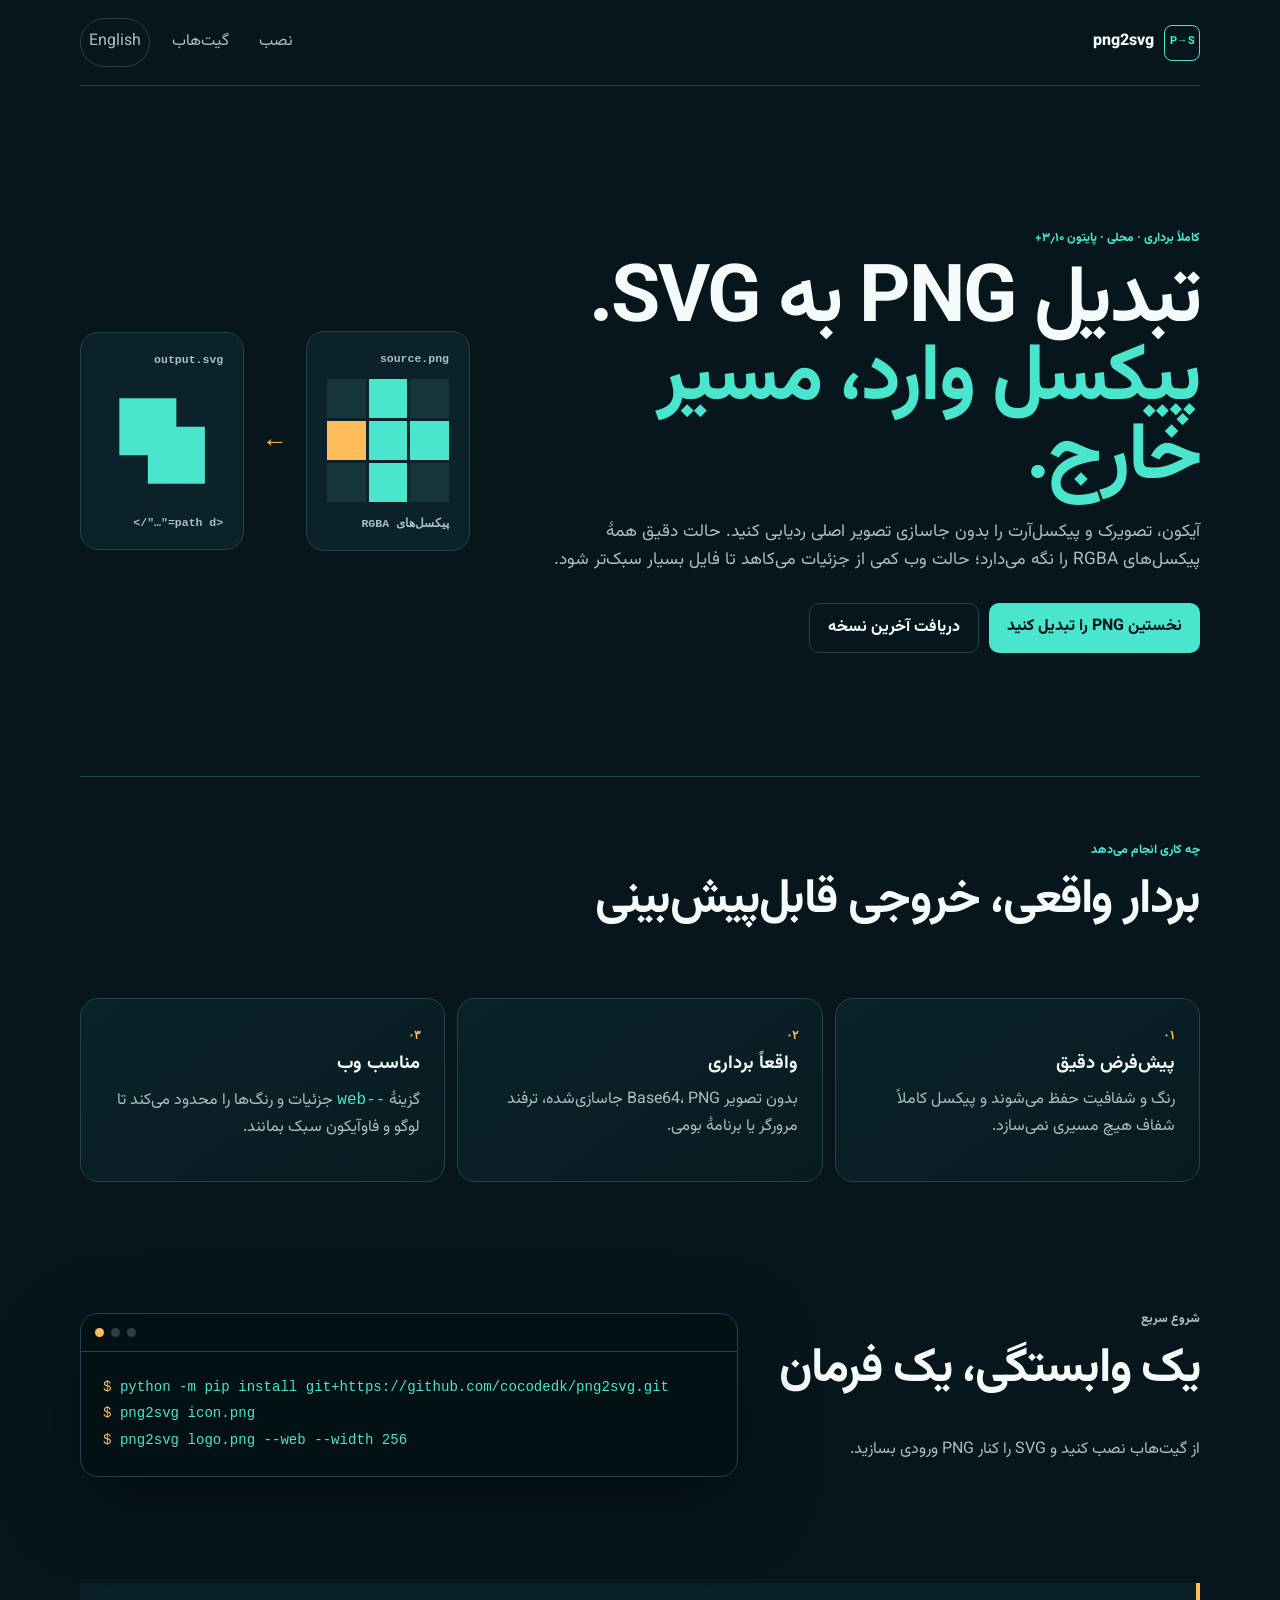
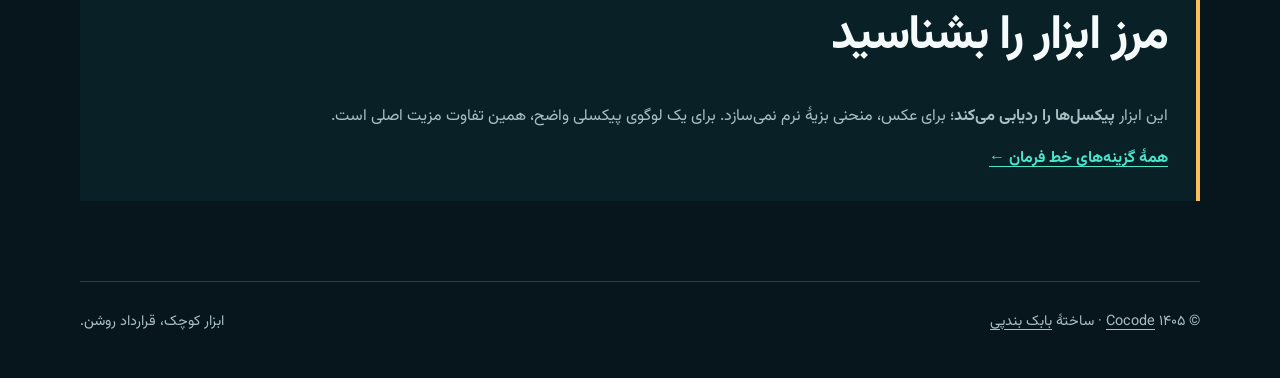
==== website/fa/index.html @ 6e23298f "Add Pages SEO and release automation" ====
<!doctype html>
<html lang="fa" dir="rtl">
<head>
  <meta charset="utf-8">
  <meta name="viewport" content="width=device-width, initial-scale=1">
  <title>تبدیل PNG به SVG — ردیابی دقیق پیکسل‌ها برای وب · png2svg</title>
  <meta name="description" content="با ابزار خط فرمان png2svg پیکسل‌های PNG را به مسیرهای برداری SVG تبدیل کنید؛ مناسب آیکون، لوگوی پیکسلی و تصاویر کوچک وب، با خروجی سبک و کاملاً برداری.">
  <meta name="robots" content="index, follow">
  <link rel="canonical" href="https://cocodedk.github.io/png2svg/fa/">
  <link rel="alternate" hreflang="en" href="https://cocodedk.github.io/png2svg/">
  <link rel="alternate" hreflang="fa" href="https://cocodedk.github.io/png2svg/fa/">
  <link rel="alternate" hreflang="x-default" href="https://cocodedk.github.io/png2svg/">
  <link rel="icon" type="image/svg+xml" href="../favicon.svg">
  <link rel="stylesheet" href="../styles.css">
  <link rel="preconnect" href="https://fonts.googleapis.com">
  <link rel="preconnect" href="https://fonts.gstatic.com" crossorigin>
  <link rel="stylesheet" href="https://fonts.googleapis.com/css2?family=Vazirmatn:wght@400;600;700;800&amp;display=swap">
  <meta property="og:type" content="website">
  <meta property="og:site_name" content="png2svg">
  <meta property="og:title" content="png2svg — تبدیل پیکسل‌های PNG به مسیرهای SVG">
  <meta property="og:description" content="ردیابی دقیق و محلی پیکسل‌ها برای آیکون، لوگو و پیکسل‌آرت.">
  <meta property="og:url" content="https://cocodedk.github.io/png2svg/fa/">
  <meta property="og:image" content="https://cocodedk.github.io/png2svg/og.png">
  <meta property="og:image:width" content="1200">
  <meta property="og:image:height" content="630">
  <meta property="og:image:alt" content="تبدیل یک شبکهٔ پیکسلی به مسیر فشردهٔ SVG">
  <meta property="og:locale" content="fa_IR">
  <meta property="og:locale:alternate" content="en_US">
  <meta name="twitter:card" content="summary_large_image">
  <meta name="twitter:title" content="png2svg — پیکسل وارد، مسیر برداری خارج">
  <meta name="twitter:description" content="ردیابی پیکسل برای آیکون، لوگو و پیکسل‌آرت.">
  <meta name="twitter:image" content="https://cocodedk.github.io/png2svg/og.png">
  <meta name="twitter:image:alt" content="تبدیل یک شبکهٔ پیکسلی به مسیر فشردهٔ SVG">
  <!-- SEO: primary="تبدیل PNG به SVG"; secondary="ردیابی آیکون، پیکسل‌آرت"; intent="آموزشی، نصب". -->
  <script type="application/ld+json">
  {
    "@context": "https://schema.org",
    "@type": "SoftwareApplication",
    "name": "png2svg",
    "description": "ابزار خط فرمان پایتون برای تبدیل پیکسل‌های قابل‌مشاهدهٔ PNG به مسیرهای برداری SVG.",
    "url": "https://cocodedk.github.io/png2svg/fa/",
    "downloadUrl": "https://github.com/cocodedk/png2svg/releases/latest/download/png2svg-cli-dist.zip",
    "codeRepository": "https://github.com/cocodedk/png2svg",
    "applicationCategory": "DeveloperApplication",
    "operatingSystem": "Linux, macOS, Windows",
    "inLanguage": "fa",
    "offers": {"@type": "Offer", "price": "0", "priceCurrency": "USD"},
    "author": {"@type": "Person", "name": "Babak Bandpey", "url": "https://cocode.dk"}
  }
  </script>
</head>
<body>
  <header class="site-header">
    <a class="brand" href="../" aria-label="صفحهٔ اصلی png2svg"><span class="brand-mark">P→S</span>png2svg</a>
    <nav aria-label="راهبری اصلی">
      <a href="#install">نصب</a>
      <a href="https://github.com/cocodedk/png2svg">گیت‌هاب</a>
      <a class="language" href="../" lang="en" hreflang="en">English</a>
    </nav>
  </header>
  <main>
    <section class="hero">
      <div class="hero-copy">
        <p class="eyebrow">کاملاً برداری · محلی · پایتون ۳٫۱۰+</p>
        <h1>تبدیل PNG به SVG.<br><span>پیکسل وارد، مسیر خارج.</span></h1>
        <p class="lead">آیکون، تصویرک و پیکسل‌آرت را بدون جاسازی تصویر اصلی ردیابی کنید. حالت دقیق همهٔ پیکسل‌های RGBA را نگه می‌دارد؛ حالت وب کمی از جزئیات می‌کاهد تا فایل بسیار سبک‌تر شود.</p>
        <div class="actions">
          <a class="button primary" href="#install">نخستین PNG را تبدیل کنید</a>
          <a class="button secondary" href="https://github.com/cocodedk/png2svg/releases/latest/download/png2svg-cli-dist.zip">دریافت آخرین نسخه</a>
        </div>
      </div>
      <div class="transform" role="img" aria-label="شبکهٔ پیکسلی به دستورهای مسیر SVG تبدیل می‌شود">
        <div class="pixel-card"><span class="label">source.png</span><div class="pixels" aria-hidden="true"><i></i><i></i><i></i><i></i><i></i><i></i><i></i><i></i><i></i></div><small>پیکسل‌های RGBA</small></div>
        <span class="arrow" aria-hidden="true">→</span>
        <div class="path-card"><span class="label">output.svg</span><svg viewBox="0 0 120 120" aria-hidden="true"><path d="M18 18h56v28h28v56H46V74H18z"/></svg><small>&lt;path d="…"/&gt;</small></div>
      </div>
    </section>
    <section class="feature-grid" aria-labelledby="why-title">
      <div class="section-heading"><p class="eyebrow">چه کاری انجام می‌دهد</p><h2 id="why-title">بردار واقعی، خروجی قابل‌پیش‌بینی</h2></div>
      <article><b>۰۱</b><h3>پیش‌فرض دقیق</h3><p>رنگ و شفافیت حفظ می‌شوند و پیکسل کاملاً شفاف هیچ مسیری نمی‌سازد.</p></article>
      <article><b>۰۲</b><h3>واقعاً برداری</h3><p>بدون تصویر Base64، PNG جاسازی‌شده، ترفند مرورگر یا برنامهٔ بومی.</p></article>
      <article><b>۰۳</b><h3>مناسب وب</h3><p>گزینهٔ <code>--web</code> جزئیات و رنگ‌ها را محدود می‌کند تا لوگو و فاوآیکون سبک بمانند.</p></article>
    </section>
    <section class="terminal-section" id="install">
      <div><p class="eyebrow">شروع سریع</p><h2>یک وابستگی، یک فرمان</h2><p>از گیت‌هاب نصب کنید و SVG را کنار PNG ورودی بسازید.</p></div>
      <div class="terminal" dir="ltr" aria-label="فرمان‌های نصب"><div class="terminal-bar"><span></span><span></span><span></span></div><pre><code><em>$</em> python -m pip install git+https://github.com/cocodedk/png2svg.git
<em>$</em> png2svg icon.png
<em>$</em> png2svg logo.png --web --width 256</code></pre></div>
    </section>
    <section class="note"><h2>مرز ابزار را بشناسید</h2><p>این ابزار <strong>پیکسل‌ها را ردیابی می‌کند</strong>؛ برای عکس، منحنی بزیهٔ نرم نمی‌سازد. برای یک لوگوی پیکسلی واضح، همین تفاوت مزیت اصلی است.</p><a href="https://github.com/cocodedk/png2svg#use">همهٔ گزینه‌های خط فرمان ←</a></section>
  </main>
  <footer><p>© ۱۴۰۵ <a href="https://cocode.dk" target="_blank" rel="noreferrer">Cocode</a> · ساختهٔ <a href="https://linkedin.com/in/babakbandpey" target="_blank" rel="noreferrer">بابک بندپی</a></p><p>ابزار کوچک، قرارداد روشن.</p></footer>
</body>
</html>
---- website/styles.css ----
:root {
  --ink: #06161c;
  --panel: #0b222a;
  --line: #25434b;
  --text: #f4fbfa;
  --muted: #a8c0c2;
  --cyan: #49e5cc;
  --amber: #ffbd59;
  --radius: 18px;
  color-scheme: dark;
  font-family: Inter, ui-sans-serif, system-ui, sans-serif;
}
* { box-sizing: border-box; }
html { scroll-behavior: smooth; }
body {
  margin: 0;
  min-width: 320px;
  background: var(--ink);
  color: var(--text);
  font-size: 16px;
  line-height: 1.65;
}
a { color: inherit; text-underline-offset: 4px; }
.site-header, main, footer { width: min(1120px, calc(100% - 32px)); margin-inline: auto; }
.site-header {
  min-height: 76px;
  display: flex;
  align-items: center;
  justify-content: space-between;
  gap: 12px;
  border-bottom: 1px solid var(--line);
}
.brand { display: flex; align-items: center; gap: 10px; font-weight: 800; text-decoration: none; }
.brand-mark {
  display: grid;
  place-items: center;
  width: 36px;
  height: 36px;
  border: 1px solid var(--cyan);
  border-radius: 8px;
  color: var(--cyan);
  font-size: 11px;
}
nav { display: flex; align-items: center; gap: 4px; }
nav a { min-height: 44px; padding: 10px 8px; color: var(--muted); text-decoration: none; }
nav a:not(.language):first-child { display: none; }
.language { border: 1px solid var(--line); border-radius: 999px; }
.hero { display: grid; gap: 42px; padding: 68px 0 72px; }
.eyebrow { margin: 0 0 14px; color: var(--cyan); font-size: .76rem; font-weight: 800; letter-spacing: .16em; text-transform: uppercase; }
h1, h2, h3, p { margin-top: 0; }
h1 { max-width: 760px; margin-bottom: 20px; font-size: clamp(2.8rem, 13vw, 5.8rem); line-height: .98; letter-spacing: -.06em; }
h1 span { color: var(--cyan); }
h2 { font-size: clamp(1.85rem, 7vw, 3rem); line-height: 1.1; letter-spacing: -.04em; }
h3 { margin-bottom: 8px; font-size: 1.15rem; }
.lead { max-width: 680px; color: var(--muted); font-size: 1.08rem; }
.actions { display: flex; flex-wrap: wrap; gap: 10px; margin-top: 28px; }
.button { min-height: 48px; padding: 11px 18px; border-radius: 10px; font-weight: 750; text-decoration: none; }
.primary { background: var(--cyan); color: var(--ink); }
.secondary { border: 1px solid var(--line); }
.transform { display: grid; grid-template-columns: 1fr auto 1fr; align-items: center; gap: 10px; }
.pixel-card, .path-card { min-width: 0; padding: 14px; border: 1px solid var(--line); border-radius: var(--radius); background: var(--panel); }
.label, small { display: block; color: var(--muted); font: 600 .72rem ui-monospace, monospace; }
.pixels { display: grid; grid-template-columns: repeat(3, 1fr); aspect-ratio: 1; margin: 14px 0; gap: 3px; }
.pixels i { background: #16343c; }
.pixels i:nth-child(2), .pixels i:nth-child(4), .pixels i:nth-child(5), .pixels i:nth-child(8) { background: var(--cyan); }
.pixels i:nth-child(6) { background: var(--amber); }
.path-card svg { display: block; width: 100%; margin: 14px 0; fill: var(--cyan); }
.arrow { color: var(--amber); font-size: 1.6rem; }
.feature-grid { display: grid; gap: 12px; padding: 64px 0; border-top: 1px solid var(--line); }
.section-heading { margin-bottom: 18px; }
.feature-grid article { padding: 24px; border: 1px solid var(--line); border-radius: var(--radius); background: linear-gradient(145deg, #0b222a, #081b21); }
.feature-grid article b { color: var(--amber); font: 700 .78rem ui-monospace, monospace; }
.feature-grid article p, .terminal-section p, .note p { color: var(--muted); }
code, pre { font-family: ui-monospace, SFMono-Regular, Consolas, monospace; }
code { color: var(--cyan); }
.terminal-section { display: grid; gap: 24px; padding: 64px 0; }
.terminal { max-width: 100%; overflow: hidden; border: 1px solid var(--line); border-radius: var(--radius); background: #031014; box-shadow: 0 26px 80px #0006; }
.terminal-bar { display: flex; gap: 7px; padding: 14px; border-bottom: 1px solid var(--line); }
.terminal-bar span { width: 9px; height: 9px; border-radius: 50%; background: var(--line); }
.terminal-bar span:first-child { background: var(--amber); }
pre { margin: 0; padding: 22px; overflow-x: auto; color: var(--text); font-size: .8rem; line-height: 1.9; direction: ltr; text-align: left; }
pre em { color: var(--amber); font-style: normal; }
.note { margin: 40px 0 80px; padding: 28px; border-inline-start: 4px solid var(--amber); background: #0a2027; }
.note a { color: var(--cyan); font-weight: 700; }
footer { display: flex; flex-direction: column; padding: 28px 0 40px; border-top: 1px solid var(--line); color: var(--muted); font-size: .9rem; }
footer p { margin-bottom: 4px; }
[dir="rtl"] body { font-family: Vazirmatn, Tahoma, sans-serif; }
[dir="rtl"] .eyebrow { letter-spacing: 0; }
[dir="rtl"] h1 { font-size: clamp(2.4rem, 10.5vw, 5rem); letter-spacing: -.025em; }
[dir="rtl"] h2 { letter-spacing: -.025em; }
[dir="rtl"] .arrow { transform: rotate(180deg); }
@media (min-width: 640px) {
  .site-header, main, footer { width: min(1120px, calc(100% - 64px)); }
  nav { gap: 14px; }
  nav a:not(.language):first-child { display: block; }
  .hero { padding-top: 92px; }
  .feature-grid { grid-template-columns: repeat(3, 1fr); }
  .section-heading { grid-column: 1 / -1; }
  footer { flex-direction: row; justify-content: space-between; }
}
@media (min-width: 768px) {
  .hero { grid-template-columns: 1.25fr .75fr; align-items: center; min-height: 690px; }
  .terminal-section { grid-template-columns: .8fr 1.2fr; align-items: center; }
  pre { font-size: .88rem; }
}
@media (min-width: 1024px) {
  .site-header { min-height: 86px; }
  .hero { gap: 80px; }
  .transform { gap: 18px; }
  .pixel-card, .path-card { padding: 20px; }
}
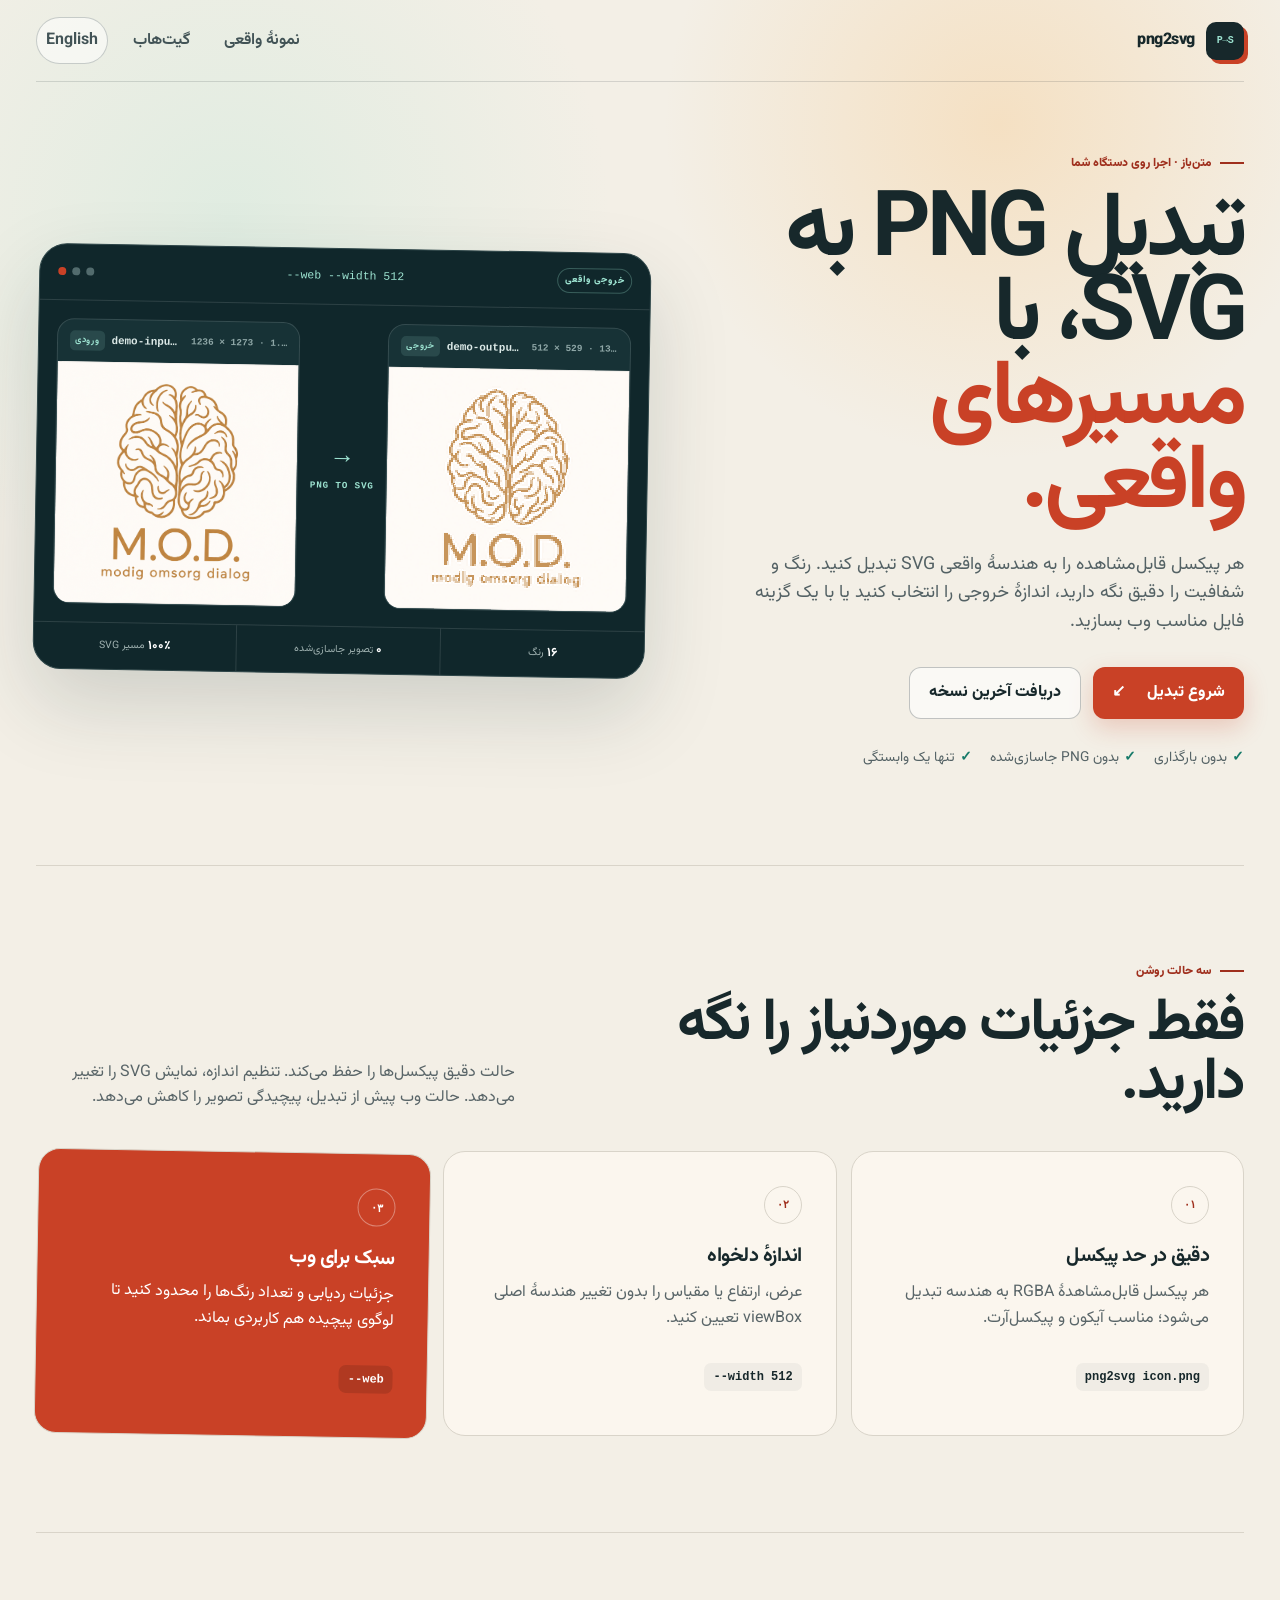
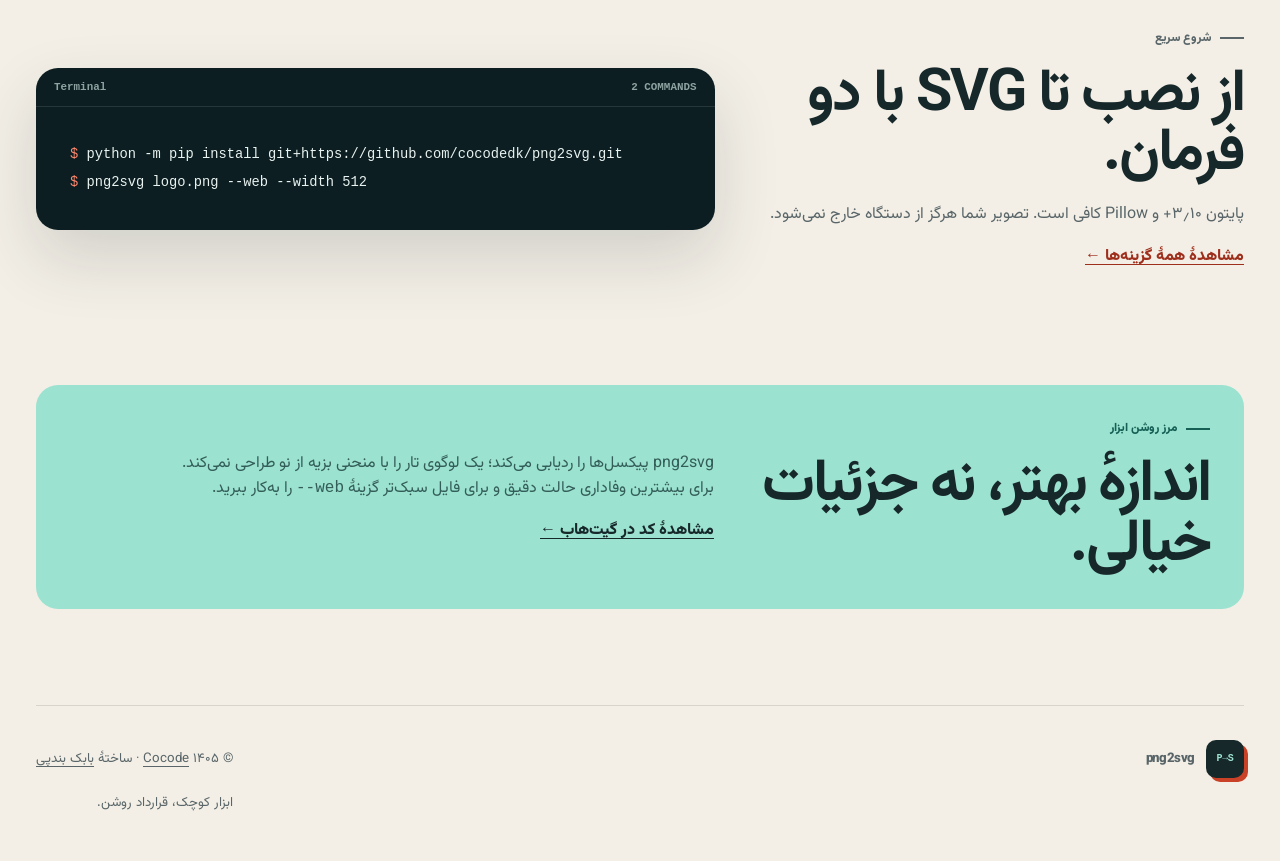
==== commit c7fea941: "Redesign bilingual Pages with real conversion demo" ====
--- a/website/fa/index.html
+++ b/website/fa/index.html
@@ -51,44 +51,58 @@
 </head>
 <body>
   <header class="site-header">
-    <a class="brand" href="../" aria-label="صفحهٔ اصلی png2svg"><span class="brand-mark">P→S</span>png2svg</a>
+    <a class="brand" href="../" aria-label="صفحهٔ اصلی png2svg"><span class="brand-mark" aria-hidden="true">P→S</span><span>png2svg</span></a>
     <nav aria-label="راهبری اصلی">
-      <a href="#install">نصب</a>
+      <a href="#proof">نمونهٔ واقعی</a>
       <a href="https://github.com/cocodedk/png2svg">گیت‌هاب</a>
       <a class="language" href="../" lang="en" hreflang="en">English</a>
     </nav>
   </header>
   <main>
-    <section class="hero">
+    <section class="hero" id="proof">
       <div class="hero-copy">
-        <p class="eyebrow">کاملاً برداری · محلی · پایتون ۳٫۱۰+</p>
-        <h1>تبدیل PNG به SVG.<br><span>پیکسل وارد، مسیر خارج.</span></h1>
-        <p class="lead">آیکون، تصویرک و پیکسل‌آرت را بدون جاسازی تصویر اصلی ردیابی کنید. حالت دقیق همهٔ پیکسل‌های RGBA را نگه می‌دارد؛ حالت وب کمی از جزئیات می‌کاهد تا فایل بسیار سبک‌تر شود.</p>
+        <p class="eyebrow"><span></span>متن‌باز · اجرا روی دستگاه شما</p>
+        <h1>تبدیل PNG به SVG، با <em>مسیرهای واقعی.</em></h1>
+        <p class="lead">هر پیکسل قابل‌مشاهده را به هندسهٔ واقعی SVG تبدیل کنید. رنگ و شفافیت را دقیق نگه دارید، اندازهٔ خروجی را انتخاب کنید یا با یک گزینه فایل مناسب وب بسازید.</p>
         <div class="actions">
-          <a class="button primary" href="#install">نخستین PNG را تبدیل کنید</a>
+          <a class="button primary" href="#install">شروع تبدیل <span aria-hidden="true">↙</span></a>
           <a class="button secondary" href="https://github.com/cocodedk/png2svg/releases/latest/download/png2svg-cli-dist.zip">دریافت آخرین نسخه</a>
         </div>
+        <ul class="trust" aria-label="ویژگی‌های محصول">
+          <li><span>✓</span>بدون بارگذاری</li><li><span>✓</span>بدون PNG جاسازی‌شده</li><li><span>✓</span>تنها یک وابستگی</li>
+        </ul>
       </div>
-      <div class="transform" role="img" aria-label="شبکهٔ پیکسلی به دستورهای مسیر SVG تبدیل می‌شود">
-        <div class="pixel-card"><span class="label">source.png</span><div class="pixels" aria-hidden="true"><i></i><i></i><i></i><i></i><i></i><i></i><i></i><i></i><i></i></div><small>پیکسل‌های RGBA</small></div>
-        <span class="arrow" aria-hidden="true">→</span>
-        <div class="path-card"><span class="label">output.svg</span><svg viewBox="0 0 120 120" aria-hidden="true"><path d="M18 18h56v28h28v56H46V74H18z"/></svg><small>&lt;path d="…"/&gt;</small></div>
+      <div class="demo-shell">
+        <div class="demo-bar" dir="ltr"><span class="window-dots" aria-hidden="true"><i></i><i></i><i></i></span><code class="cli-token">--web --width 512</code><span class="real-badge">خروجی واقعی</span></div>
+        <div class="comparison" dir="ltr">
+          <figure class="asset-card">
+            <figcaption><span><b class="proof-number">ورودی</b><strong>demo-input.png</strong></span><small>1236 × 1273 · 1.1 MB</small></figcaption>
+            <div class="artboard"><img src="../demo-input.png" width="1236" height="1273" alt="لوگوی طلایی مغز M.O.D. در قالب PNG"></div>
+          </figure>
+          <div class="flow" aria-label="تبدیل می‌شود به"><span>→</span><small>PNG TO SVG</small></div>
+          <figure class="asset-card output-card">
+            <figcaption><span><b class="proof-number">خروجی</b><strong>demo-output.svg</strong></span><small>512 × 529 · 135 KB</small></figcaption>
+            <div class="artboard"><img src="../demo-output.svg" width="512" height="529" alt="همان لوگوی طلایی M.O.D. با مسیرهای کاملاً برداری SVG"></div>
+          </figure>
+        </div>
+        <div class="proof-strip" dir="rtl"><span><b class="proof-number">۱۶</b> رنگ</span><span><b class="proof-number">۰</b> تصویر جاسازی‌شده</span><span><b class="proof-number">۱۰۰٪</b> مسیر <bdi dir="ltr">SVG</bdi></span></div>
       </div>
     </section>
-    <section class="feature-grid" aria-labelledby="why-title">
-      <div class="section-heading"><p class="eyebrow">چه کاری انجام می‌دهد</p><h2 id="why-title">بردار واقعی، خروجی قابل‌پیش‌بینی</h2></div>
-      <article><b>۰۱</b><h3>پیش‌فرض دقیق</h3><p>رنگ و شفافیت حفظ می‌شوند و پیکسل کاملاً شفاف هیچ مسیری نمی‌سازد.</p></article>
-      <article><b>۰۲</b><h3>واقعاً برداری</h3><p>بدون تصویر Base64، PNG جاسازی‌شده، ترفند مرورگر یا برنامهٔ بومی.</p></article>
-      <article><b>۰۳</b><h3>مناسب وب</h3><p>گزینهٔ <code>--web</code> جزئیات و رنگ‌ها را محدود می‌کند تا لوگو و فاوآیکون سبک بمانند.</p></article>
+    <section class="feature-section" aria-labelledby="why-title">
+      <div class="section-intro"><p class="eyebrow"><span></span>سه حالت روشن</p><h2 id="why-title">فقط جزئیات موردنیاز را نگه دارید.</h2><p>حالت دقیق پیکسل‌ها را حفظ می‌کند. تنظیم اندازه، نمایش SVG را تغییر می‌دهد. حالت وب پیش از تبدیل، پیچیدگی تصویر را کاهش می‌دهد.</p></div>
+      <div class="feature-grid">
+        <article><span class="feature-icon">۰۱</span><h3>دقیق در حد پیکسل</h3><p>هر پیکسل قابل‌مشاهدهٔ RGBA به هندسه تبدیل می‌شود؛ مناسب آیکون و پیکسل‌آرت.</p><code class="cli-token">png2svg icon.png</code></article>
+        <article><span class="feature-icon">۰۲</span><h3>اندازهٔ دلخواه</h3><p>عرض، ارتفاع یا مقیاس را بدون تغییر هندسهٔ اصلی viewBox تعیین کنید.</p><code class="cli-token">--width 512</code></article>
+        <article class="accent-card"><span class="feature-icon">۰۳</span><h3>سبک برای وب</h3><p>جزئیات ردیابی و تعداد رنگ‌ها را محدود کنید تا لوگوی پیچیده هم کاربردی بماند.</p><code class="cli-token">--web</code></article>
+      </div>
     </section>
     <section class="terminal-section" id="install">
-      <div><p class="eyebrow">شروع سریع</p><h2>یک وابستگی، یک فرمان</h2><p>از گیت‌هاب نصب کنید و SVG را کنار PNG ورودی بسازید.</p></div>
-      <div class="terminal" dir="ltr" aria-label="فرمان‌های نصب"><div class="terminal-bar"><span></span><span></span><span></span></div><pre><code><em>$</em> python -m pip install git+https://github.com/cocodedk/png2svg.git
-<em>$</em> png2svg icon.png
-<em>$</em> png2svg logo.png --web --width 256</code></pre></div>
+      <div class="terminal-copy"><p class="eyebrow"><span></span>شروع سریع</p><h2>از نصب تا SVG با دو فرمان.</h2><p>پایتون ۳٫۱۰+ و Pillow کافی است. تصویر شما هرگز از دستگاه خارج نمی‌شود.</p><a href="https://github.com/cocodedk/png2svg#use">مشاهدهٔ همهٔ گزینه‌ها <span aria-hidden="true">←</span></a></div>
+      <div class="terminal" dir="ltr" aria-label="فرمان‌های نصب"><div class="terminal-bar"><span>Terminal</span><span>2 COMMANDS</span></div><pre><code class="cli-token"><em>$</em> python -m pip install git+https://github.com/cocodedk/png2svg.git
+<em>$</em> png2svg logo.png --web --width 512</code></pre></div>
     </section>
-    <section class="note"><h2>مرز ابزار را بشناسید</h2><p>این ابزار <strong>پیکسل‌ها را ردیابی می‌کند</strong>؛ برای عکس، منحنی بزیهٔ نرم نمی‌سازد. برای یک لوگوی پیکسلی واضح، همین تفاوت مزیت اصلی است.</p><a href="https://github.com/cocodedk/png2svg#use">همهٔ گزینه‌های خط فرمان ←</a></section>
+    <section class="note"><div><p class="eyebrow"><span></span>مرز روشن ابزار</p><h2>اندازهٔ بهتر، نه جزئیات خیالی.</h2></div><div><p>png2svg پیکسل‌ها را ردیابی می‌کند؛ یک لوگوی تار را با منحنی بزیه از نو طراحی نمی‌کند. برای بیشترین وفاداری حالت دقیق و برای فایل سبک‌تر گزینهٔ <code class="cli-token">--web</code> را به‌کار ببرید.</p><a href="https://github.com/cocodedk/png2svg">مشاهدهٔ کد در گیت‌هاب ←</a></div></section>
   </main>
-  <footer><p>© ۱۴۰۵ <a href="https://cocode.dk" target="_blank" rel="noreferrer">Cocode</a> · ساختهٔ <a href="https://linkedin.com/in/babakbandpey" target="_blank" rel="noreferrer">بابک بندپی</a></p><p>ابزار کوچک، قرارداد روشن.</p></footer>
+  <footer class="page-footer"><a class="brand" href="../"><span class="brand-mark" aria-hidden="true">P→S</span><span>png2svg</span></a><p>© ۱۴۰۵ <a href="https://cocode.dk" target="_blank" rel="noreferrer">Cocode</a> · ساختهٔ <a href="https://linkedin.com/in/babakbandpey" target="_blank" rel="noreferrer">بابک بندپی</a></p><p class="footer-tagline">ابزار کوچک، قرارداد روشن.</p></footer>
 </body>
 </html>
--- a/website/styles.css
+++ b/website/styles.css
@@ -1,111 +1,133 @@
 :root {
-  --ink: #06161c;
-  --panel: #0b222a;
-  --line: #25434b;
-  --text: #f4fbfa;
-  --muted: #a8c0c2;
-  --cyan: #49e5cc;
-  --amber: #ffbd59;
-  --radius: 18px;
-  color-scheme: dark;
+  --paper: #f3efe6;
+  --paper-strong: #fffdf8;
+  --ink: #17282b;
+  --muted: #596568;
+  --line: #d9d4c9;
+  --coral: #c94126;
+  --coral-dark: #9f2f1d;
+  --on-coral: #ffffff;
+  --note-ink: #155f54;
+  --mint: #9ce2d0;
+  --deep: #10272b;
+  --radius: 22px;
+  color-scheme: light;
   font-family: Inter, ui-sans-serif, system-ui, sans-serif;
 }
 * { box-sizing: border-box; }
 html { scroll-behavior: smooth; }
-body {
-  margin: 0;
-  min-width: 320px;
-  background: var(--ink);
-  color: var(--text);
-  font-size: 16px;
-  line-height: 1.65;
-}
+body { margin: 0; min-width: 320px; background: var(--paper); color: var(--ink); font-size: 16px; line-height: 1.6; }
+body::before { position: absolute; inset: 0 0 auto; height: 780px; background: radial-gradient(circle at 78% 16%, #f9bf744f, transparent 28%), radial-gradient(circle at 18% 28%, #9ce2d038, transparent 32%); content: ""; pointer-events: none; }
 a { color: inherit; text-underline-offset: 4px; }
-.site-header, main, footer { width: min(1120px, calc(100% - 32px)); margin-inline: auto; }
-.site-header {
-  min-height: 76px;
-  display: flex;
-  align-items: center;
-  justify-content: space-between;
-  gap: 12px;
-  border-bottom: 1px solid var(--line);
-}
-.brand { display: flex; align-items: center; gap: 10px; font-weight: 800; text-decoration: none; }
-.brand-mark {
-  display: grid;
-  place-items: center;
-  width: 36px;
-  height: 36px;
-  border: 1px solid var(--cyan);
-  border-radius: 8px;
-  color: var(--cyan);
-  font-size: 11px;
-}
-nav { display: flex; align-items: center; gap: 4px; }
-nav a { min-height: 44px; padding: 10px 8px; color: var(--muted); text-decoration: none; }
+.site-header, main, footer { position: relative; width: min(1240px, calc(100% - 36px)); margin-inline: auto; }
+.site-header { z-index: 2; min-height: 82px; display: flex; align-items: center; justify-content: space-between; gap: 16px; border-bottom: 1px solid #17282b25; }
+.brand { display: inline-flex; align-items: center; gap: 11px; font-weight: 850; letter-spacing: -.03em; text-decoration: none; }
+.brand-mark { display: grid; place-items: center; width: 38px; height: 38px; border-radius: 10px; background: var(--ink); color: var(--mint); font: 800 10px ui-monospace, monospace; box-shadow: 4px 4px 0 var(--coral); }
+nav { display: flex; align-items: center; gap: 8px; }
+nav a { min-height: 44px; padding: 10px 9px; color: #425356; font-weight: 650; text-decoration: none; }
 nav a:not(.language):first-child { display: none; }
-.language { border: 1px solid var(--line); border-radius: 999px; }
-.hero { display: grid; gap: 42px; padding: 68px 0 72px; }
-.eyebrow { margin: 0 0 14px; color: var(--cyan); font-size: .76rem; font-weight: 800; letter-spacing: .16em; text-transform: uppercase; }
+.language { border: 1px solid #17282b36; border-radius: 999px; background: #fff8; }
+.hero { display: grid; gap: 48px; padding: 72px 0 96px; }
+.hero-copy { align-self: center; }
+.eyebrow { display: flex; align-items: center; gap: 9px; margin: 0 0 18px; color: var(--coral-dark); font-size: .74rem; font-weight: 850; letter-spacing: .14em; text-transform: uppercase; }
+.eyebrow > span { width: 24px; height: 2px; background: currentColor; }
 h1, h2, h3, p { margin-top: 0; }
-h1 { max-width: 760px; margin-bottom: 20px; font-size: clamp(2.8rem, 13vw, 5.8rem); line-height: .98; letter-spacing: -.06em; }
-h1 span { color: var(--cyan); }
-h2 { font-size: clamp(1.85rem, 7vw, 3rem); line-height: 1.1; letter-spacing: -.04em; }
-h3 { margin-bottom: 8px; font-size: 1.15rem; }
-.lead { max-width: 680px; color: var(--muted); font-size: 1.08rem; }
-.actions { display: flex; flex-wrap: wrap; gap: 10px; margin-top: 28px; }
-.button { min-height: 48px; padding: 11px 18px; border-radius: 10px; font-weight: 750; text-decoration: none; }
-.primary { background: var(--cyan); color: var(--ink); }
-.secondary { border: 1px solid var(--line); }
-.transform { display: grid; grid-template-columns: 1fr auto 1fr; align-items: center; gap: 10px; }
-.pixel-card, .path-card { min-width: 0; padding: 14px; border: 1px solid var(--line); border-radius: var(--radius); background: var(--panel); }
-.label, small { display: block; color: var(--muted); font: 600 .72rem ui-monospace, monospace; }
-.pixels { display: grid; grid-template-columns: repeat(3, 1fr); aspect-ratio: 1; margin: 14px 0; gap: 3px; }
-.pixels i { background: #16343c; }
-.pixels i:nth-child(2), .pixels i:nth-child(4), .pixels i:nth-child(5), .pixels i:nth-child(8) { background: var(--cyan); }
-.pixels i:nth-child(6) { background: var(--amber); }
-.path-card svg { display: block; width: 100%; margin: 14px 0; fill: var(--cyan); }
-.arrow { color: var(--amber); font-size: 1.6rem; }
-.feature-grid { display: grid; gap: 12px; padding: 64px 0; border-top: 1px solid var(--line); }
-.section-heading { margin-bottom: 18px; }
-.feature-grid article { padding: 24px; border: 1px solid var(--line); border-radius: var(--radius); background: linear-gradient(145deg, #0b222a, #081b21); }
-.feature-grid article b { color: var(--amber); font: 700 .78rem ui-monospace, monospace; }
-.feature-grid article p, .terminal-section p, .note p { color: var(--muted); }
-code, pre { font-family: ui-monospace, SFMono-Regular, Consolas, monospace; }
-code { color: var(--cyan); }
-.terminal-section { display: grid; gap: 24px; padding: 64px 0; }
-.terminal { max-width: 100%; overflow: hidden; border: 1px solid var(--line); border-radius: var(--radius); background: #031014; box-shadow: 0 26px 80px #0006; }
-.terminal-bar { display: flex; gap: 7px; padding: 14px; border-bottom: 1px solid var(--line); }
-.terminal-bar span { width: 9px; height: 9px; border-radius: 50%; background: var(--line); }
-.terminal-bar span:first-child { background: var(--amber); }
-pre { margin: 0; padding: 22px; overflow-x: auto; color: var(--text); font-size: .8rem; line-height: 1.9; direction: ltr; text-align: left; }
-pre em { color: var(--amber); font-style: normal; }
-.note { margin: 40px 0 80px; padding: 28px; border-inline-start: 4px solid var(--amber); background: #0a2027; }
-.note a { color: var(--cyan); font-weight: 700; }
-footer { display: flex; flex-direction: column; padding: 28px 0 40px; border-top: 1px solid var(--line); color: var(--muted); font-size: .9rem; }
-footer p { margin-bottom: 4px; }
+h1 { max-width: 720px; margin-bottom: 24px; font-size: clamp(3.2rem, 12vw, 6.3rem); line-height: .92; letter-spacing: -.07em; }
+h1 em { color: var(--coral); font-style: normal; }
+h2 { margin-bottom: 18px; font-size: clamp(2rem, 7vw, 3.7rem); line-height: 1; letter-spacing: -.055em; }
+h3 { margin: 16px 0 8px; font-size: 1.25rem; letter-spacing: -.025em; }
+.lead { max-width: 670px; color: #536164; font-size: 1.12rem; }
+.actions { display: flex; flex-wrap: wrap; gap: 12px; margin-top: 30px; }
+.button { display: inline-flex; min-height: 52px; align-items: center; gap: 22px; padding: 12px 19px; border-radius: 12px; font-weight: 800; text-decoration: none; }
+.primary { background: var(--coral); color: var(--on-coral); box-shadow: 0 9px 24px #c9412638; }
+.primary:hover { background: var(--coral-dark); }
+.secondary { border: 1px solid #17282b42; background: #fff9; }
+.trust { display: flex; flex-wrap: wrap; gap: 9px 18px; margin: 28px 0 0; padding: 0; color: #536164; font-size: .86rem; list-style: none; }
+.trust span { margin-inline-end: 5px; color: #167a69; font-weight: 900; }
+.demo-shell { overflow: hidden; border: 1px solid #2d4548; border-radius: 28px; background: var(--deep); color: white; box-shadow: 0 34px 80px #2035382b; }
+.demo-bar { display: grid; grid-template-columns: 1fr auto 1fr; align-items: center; gap: 10px; padding: 15px 18px; border-bottom: 1px solid #ffffff1f; color: #b8c9c7; }
+.demo-bar code { color: var(--mint); font-size: .72rem; }
+.window-dots { display: flex; gap: 6px; }
+.window-dots i { width: 8px; height: 8px; border-radius: 50%; background: #526b6d; }
+.window-dots i:first-child { background: var(--coral); }
+.real-badge { justify-self: end; padding: 4px 7px; border: 1px solid #9ce2d04a; border-radius: 999px; color: var(--mint); font-size: .58rem; font-weight: 850; letter-spacing: .1em; }
+.comparison { display: grid; gap: 12px; padding: 18px; }
+.asset-card { min-width: 0; margin: 0; overflow: hidden; border: 1px solid #ffffff21; border-radius: 17px; background: #173236; }
+.asset-card figcaption { display: flex; align-items: center; justify-content: space-between; gap: 8px; padding: 11px 12px; }
+.asset-card figcaption span { display: flex; min-width: 0; align-items: center; gap: 7px; }
+.asset-card figcaption b { padding: 3px 5px; border-radius: 5px; background: #9ce2d022; color: var(--mint); font-size: .55rem; letter-spacing: .08em; }
+.asset-card strong, .asset-card small { overflow: hidden; color: #dce9e7; font: 650 .68rem ui-monospace, monospace; text-overflow: ellipsis; white-space: nowrap; }
+.asset-card small { color: #8fa7a7; font-size: .59rem; }
+.artboard { position: relative; aspect-ratio: 1; overflow: hidden; background: #fefaf6; }
+.artboard::after { position: absolute; inset: 0; border: 1px solid #0000000d; content: ""; pointer-events: none; }
+.artboard img { display: block; width: 100%; height: 100%; object-fit: contain; }
+.flow { display: flex; align-items: center; justify-content: center; gap: 9px; color: var(--mint); }
+.flow span { font-size: 1.6rem; }
+.flow small { font: 800 .58rem ui-monospace, monospace; letter-spacing: .09em; }
+.proof-strip { display: grid; grid-template-columns: repeat(3, 1fr); border-top: 1px solid #ffffff1f; }
+.proof-strip span { padding: 13px 6px; color: #9fb1b0; font-size: .65rem; text-align: center; }
+.proof-strip span + span { border-inline-start: 1px solid #ffffff1f; }
+.proof-strip .proof-number { color: white; font-size: .78rem; }
+.feature-section { padding: 96px 0; border-top: 1px solid var(--line); }
+.section-intro { display: grid; gap: 10px; margin-bottom: 38px; }
+.section-intro .eyebrow { margin-bottom: 4px; }
+.section-intro h2 { max-width: 690px; margin-bottom: 0; }
+.section-intro > p:last-child { max-width: 610px; color: var(--muted); }
+.feature-grid { display: grid; gap: 14px; }
+.feature-grid article { --card-copy: var(--muted); --card-code-bg: #17282b0c; --card-code-ink: var(--ink); --icon-border: var(--line); --icon-ink: var(--coral-dark); min-height: 285px; padding: 28px; border: 1px solid var(--line); border-radius: var(--radius); background: #fffaf2b8; }
+.feature-grid article p { color: var(--card-copy); }
+.feature-grid article code { display: inline-block; margin-top: 16px; padding: 7px 9px; border-radius: 7px; background: var(--card-code-bg); color: var(--card-code-ink); font: 700 .75rem ui-monospace, monospace; }
+.feature-icon { display: grid; width: 38px; height: 38px; place-items: center; border: 1px solid var(--icon-border); border-radius: 50%; color: var(--icon-ink); font: 850 .7rem ui-monospace, monospace; }
+.feature-grid .accent-card { --card-copy: var(--on-coral); --card-code-bg: #00000020; --card-code-ink: var(--on-coral); --icon-border: #ffffff5c; --icon-ink: white; background: var(--coral); color: var(--on-coral); transform: rotate(-1deg); }
+.terminal-section { display: grid; gap: 28px; padding: 96px 0; border-top: 1px solid var(--line); }
+.terminal-copy p { max-width: 500px; color: var(--muted); }
+.terminal-copy a, .note a { color: var(--coral-dark); font-weight: 800; }
+.terminal { overflow: hidden; border-radius: var(--radius); background: #0c1e21; color: #e8f2f0; box-shadow: 0 28px 65px #24343629; }
+.terminal-bar { display: flex; align-items: center; justify-content: space-between; padding: 13px 18px; border-bottom: 1px solid #ffffff1c; color: #8ea3a2; font: 700 .68rem ui-monospace, monospace; }
+.terminal-bar button { border: 0; background: transparent; color: #66807e; font: inherit; }
+pre { margin: 0; padding: 25px 20px; overflow-x: auto; font: .78rem/2 ui-monospace, SFMono-Regular, Consolas, monospace; direction: ltr; text-align: left; }
+pre em { color: #ff886e; font-style: normal; }
+.cli-token { direction: ltr; unicode-bidi: isolate; }
+.note { display: grid; gap: 20px; margin: 20px 0 96px; padding: 34px; border-radius: var(--radius); background: var(--mint); }
+.note .eyebrow { color: var(--note-ink); }
+.note h2 { margin-bottom: 0; }
+.note p { max-width: 540px; color: #335d58; }
+.note a { color: var(--ink); }
+footer { display: grid; gap: 14px; align-items: center; padding: 34px 0 48px; border-top: 1px solid var(--line); color: var(--muted); font-size: .83rem; }
+footer p { margin-bottom: 0; }
 [dir="rtl"] body { font-family: Vazirmatn, Tahoma, sans-serif; }
 [dir="rtl"] .eyebrow { letter-spacing: 0; }
-[dir="rtl"] h1 { font-size: clamp(2.4rem, 10.5vw, 5rem); letter-spacing: -.025em; }
-[dir="rtl"] h2 { letter-spacing: -.025em; }
-[dir="rtl"] .arrow { transform: rotate(180deg); }
+[dir="rtl"] h1 { max-width: 760px; font-size: clamp(2.9rem, 10vw, 5.7rem); letter-spacing: -.045em; }
+[dir="rtl"] h2 { letter-spacing: -.035em; }
+[dir="rtl"] .feature-grid .accent-card { transform: rotate(1deg); }
 @media (min-width: 640px) {
-  .site-header, main, footer { width: min(1120px, calc(100% - 64px)); }
-  nav { gap: 14px; }
+  .site-header, main, footer { width: min(1240px, calc(100% - 72px)); }
+  nav { gap: 16px; }
   nav a:not(.language):first-child { display: block; }
-  .hero { padding-top: 92px; }
+  .comparison { grid-template-columns: 1fr auto 1fr; align-items: center; }
+  .flow { flex-direction: column; gap: 0; }
   .feature-grid { grid-template-columns: repeat(3, 1fr); }
-  .section-heading { grid-column: 1 / -1; }
-  footer { flex-direction: row; justify-content: space-between; }
+  footer { grid-template-columns: 1fr auto; }
+  .page-footer .footer-tagline:last-child { grid-column: 2; }
 }
-@media (min-width: 768px) {
-  .hero { grid-template-columns: 1.25fr .75fr; align-items: center; min-height: 690px; }
-  .terminal-section { grid-template-columns: .8fr 1.2fr; align-items: center; }
-  pre { font-size: .88rem; }
+@media (min-width: 820px) {
+  .hero { grid-template-columns: minmax(0, .92fr) minmax(470px, 1.08fr); align-items: center; min-height: 760px; }
+  .terminal-section, .note { grid-template-columns: .85fr 1.15fr; align-items: center; }
+  .section-intro { grid-template-columns: 1.2fr .8fr; align-items: end; }
+  .section-intro .eyebrow { grid-column: 1 / -1; }
+  .section-intro > p:last-child { margin-bottom: 2px; }
 }
-@media (min-width: 1024px) {
-  .site-header { min-height: 86px; }
-  .hero { gap: 80px; }
-  .transform { gap: 18px; }
-  .pixel-card, .path-card { padding: 20px; }
+@media (min-width: 1100px) {
+  .hero { gap: 74px; }
+  .demo-shell { transform: rotate(1deg); }
+  .feature-grid article { padding: 34px; }
+  pre { padding: 34px; font-size: .86rem; }
 }
+@media (max-width: 639px) {
+  .comparison { padding: 14px; }
+  .flow { padding: 2px 0; }
+  .flow span { transform: rotate(90deg); }
+  .asset-card { max-width: 300px; width: 100%; margin-inline: auto; }
+  .proof-strip span { display: grid; }
+  .feature-grid article { min-height: 0; }
+}
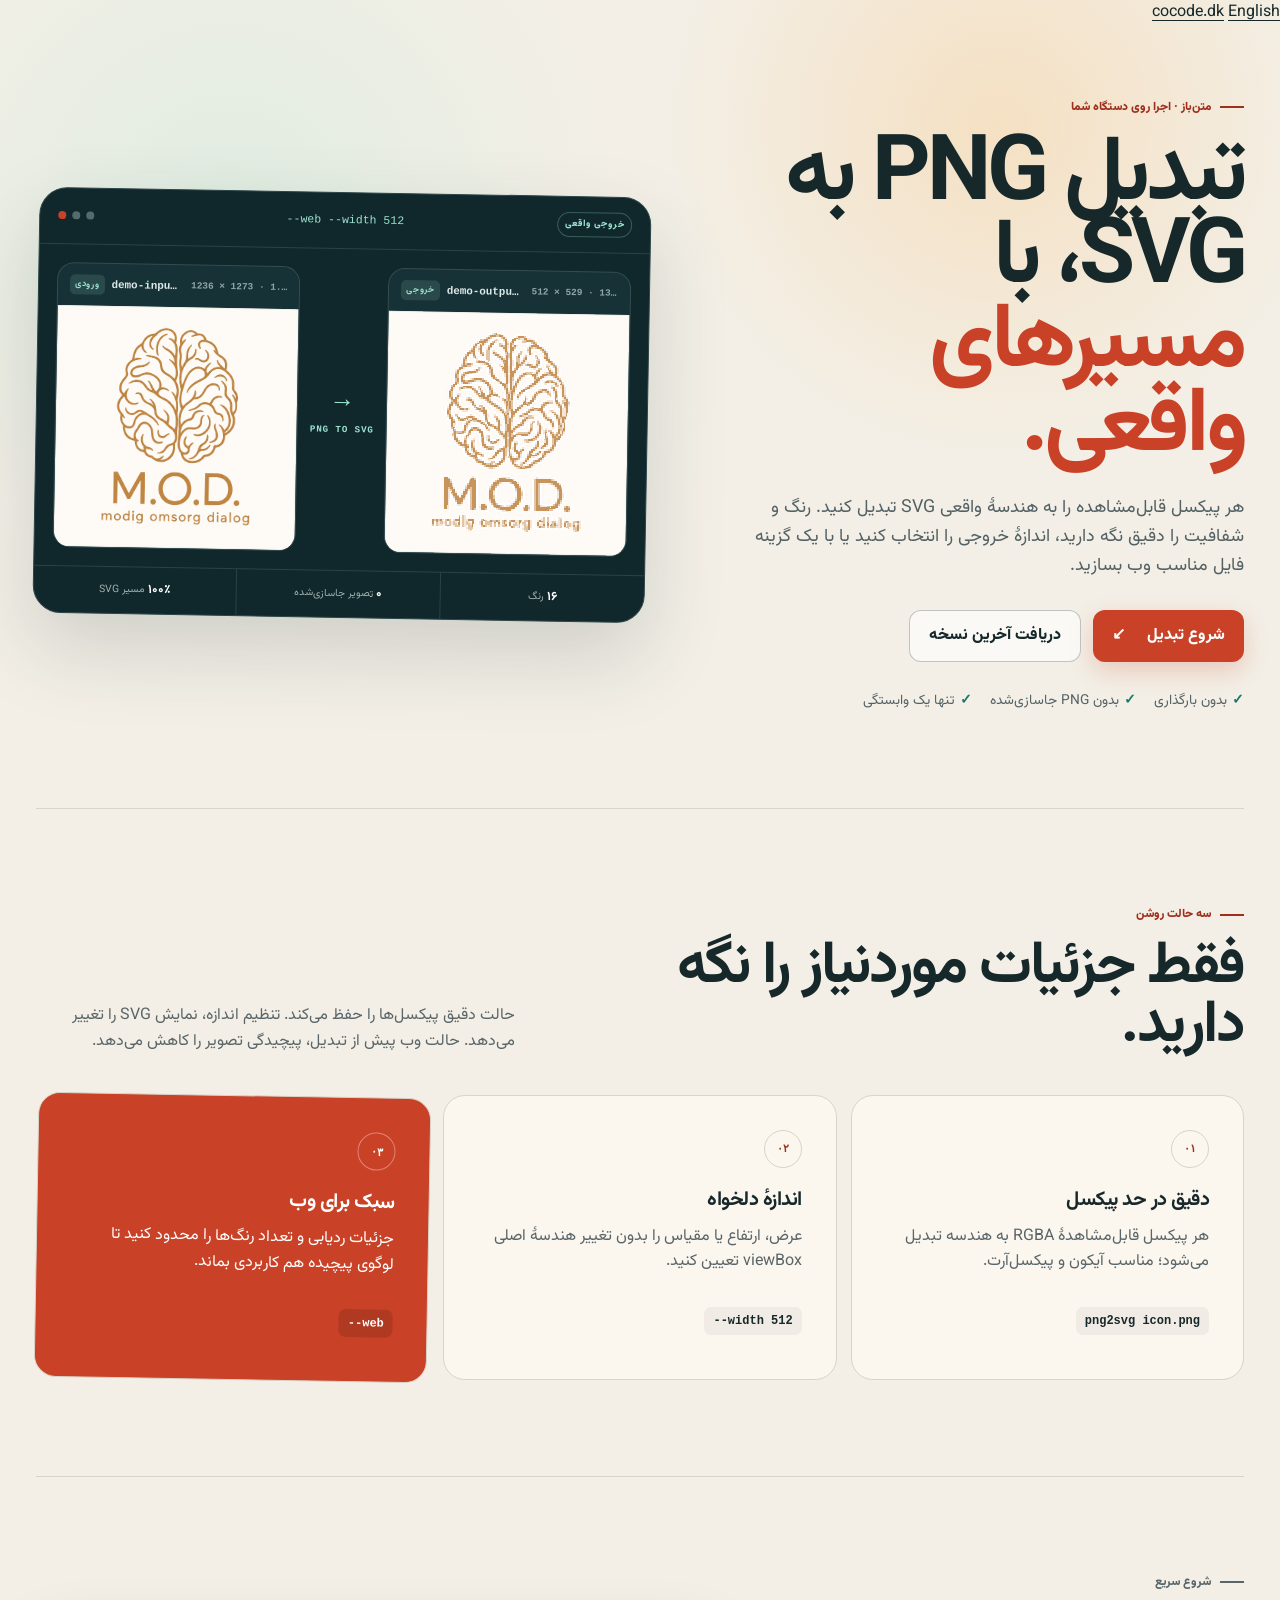
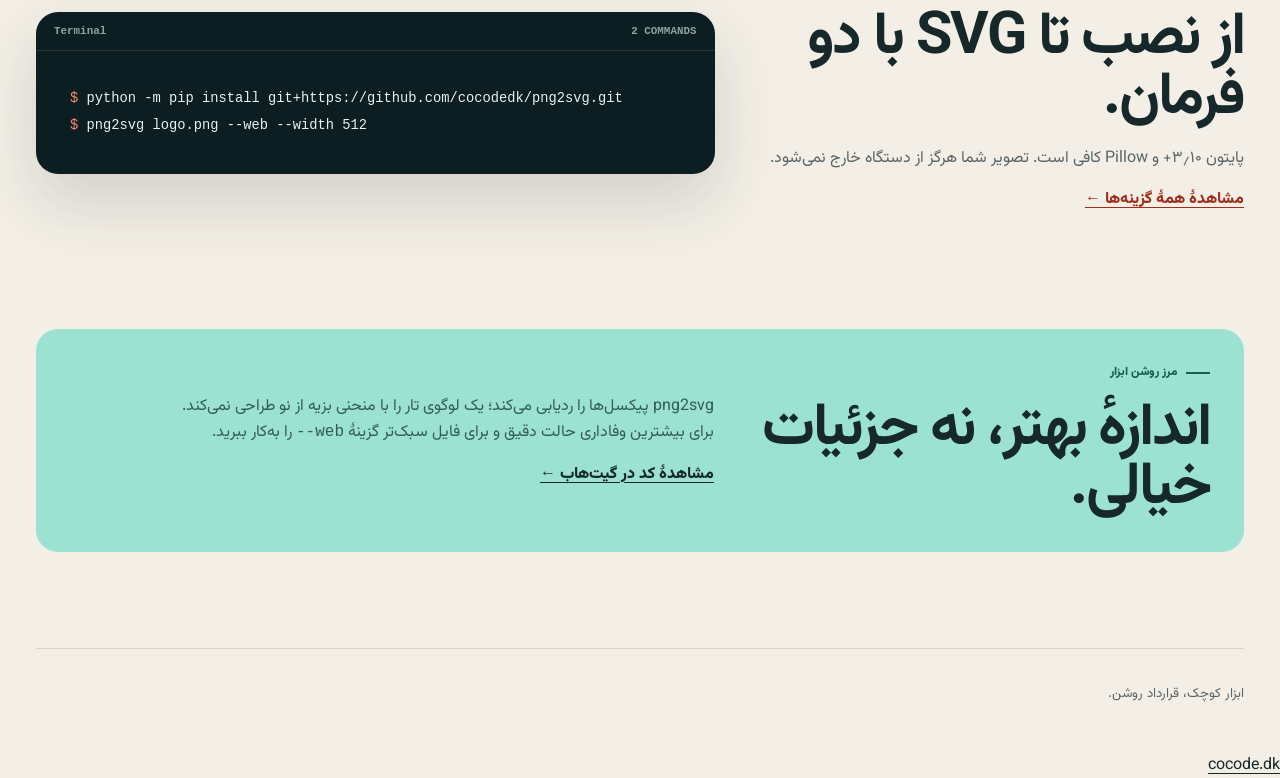
==== commit 6ae0272e: "feat(site): wear the cocode.dk family frame Replaces the site's own top bar (wordmark, in-page ancho" ====
--- a/website/fa/index.html
+++ b/website/fa/index.html
@@ -6,21 +6,23 @@
   <title>تبدیل PNG به SVG — ردیابی دقیق پیکسل‌ها برای وب · png2svg</title>
   <meta name="description" content="با ابزار خط فرمان png2svg پیکسل‌های PNG را به مسیرهای برداری SVG تبدیل کنید؛ مناسب آیکون، لوگوی پیکسلی و تصاویر کوچک وب، با خروجی سبک و کاملاً برداری.">
   <meta name="robots" content="index, follow">
-  <link rel="canonical" href="https://cocodedk.github.io/png2svg/fa/">
-  <link rel="alternate" hreflang="en" href="https://cocodedk.github.io/png2svg/">
-  <link rel="alternate" hreflang="fa" href="https://cocodedk.github.io/png2svg/fa/">
-  <link rel="alternate" hreflang="x-default" href="https://cocodedk.github.io/png2svg/">
+  <link rel="canonical" href="https://png2svg.cocode.dk/fa/">
+  <link rel="alternate" hreflang="en" href="https://png2svg.cocode.dk/">
+  <link rel="alternate" hreflang="fa" href="https://png2svg.cocode.dk/fa/">
+  <link rel="alternate" hreflang="x-default" href="https://png2svg.cocode.dk/">
   <link rel="icon" type="image/svg+xml" href="../favicon.svg">
   <link rel="stylesheet" href="../styles.css">
   <link rel="preconnect" href="https://fonts.googleapis.com">
   <link rel="preconnect" href="https://fonts.gstatic.com" crossorigin>
   <link rel="stylesheet" href="https://fonts.googleapis.com/css2?family=Vazirmatn:wght@400;600;700;800&amp;display=swap">
+  <link rel="stylesheet" href="https://brand.cocode.dk/v1.css">
+  <script type="module" src="https://brand.cocode.dk/v1.js"></script>
   <meta property="og:type" content="website">
   <meta property="og:site_name" content="png2svg">
   <meta property="og:title" content="png2svg — تبدیل پیکسل‌های PNG به مسیرهای SVG">
   <meta property="og:description" content="ردیابی دقیق و محلی پیکسل‌ها برای آیکون، لوگو و پیکسل‌آرت.">
-  <meta property="og:url" content="https://cocodedk.github.io/png2svg/fa/">
-  <meta property="og:image" content="https://cocodedk.github.io/png2svg/og.png">
+  <meta property="og:url" content="https://png2svg.cocode.dk/fa/">
+  <meta property="og:image" content="https://png2svg.cocode.dk/og.png">
   <meta property="og:image:width" content="1200">
   <meta property="og:image:height" content="630">
   <meta property="og:image:alt" content="تبدیل یک شبکهٔ پیکسلی به مسیر فشردهٔ SVG">
@@ -29,7 +31,7 @@
   <meta name="twitter:card" content="summary_large_image">
   <meta name="twitter:title" content="png2svg — پیکسل وارد، مسیر برداری خارج">
   <meta name="twitter:description" content="ردیابی پیکسل برای آیکون، لوگو و پیکسل‌آرت.">
-  <meta name="twitter:image" content="https://cocodedk.github.io/png2svg/og.png">
+  <meta name="twitter:image" content="https://png2svg.cocode.dk/og.png">
   <meta name="twitter:image:alt" content="تبدیل یک شبکهٔ پیکسلی به مسیر فشردهٔ SVG">
   <!-- SEO: primary="تبدیل PNG به SVG"; secondary="ردیابی آیکون، پیکسل‌آرت"; intent="آموزشی، نصب". -->
   <script type="application/ld+json">
@@ -38,7 +40,7 @@
     "@type": "SoftwareApplication",
     "name": "png2svg",
     "description": "ابزار خط فرمان پایتون برای تبدیل پیکسل‌های قابل‌مشاهدهٔ PNG به مسیرهای برداری SVG.",
-    "url": "https://cocodedk.github.io/png2svg/fa/",
+    "url": "https://png2svg.cocode.dk/fa/",
     "downloadUrl": "https://github.com/cocodedk/png2svg/releases/latest/download/png2svg-cli-dist.zip",
     "codeRepository": "https://github.com/cocodedk/png2svg",
     "applicationCategory": "DeveloperApplication",
@@ -50,14 +52,12 @@
   </script>
 </head>
 <body>
-  <header class="site-header">
-    <a class="brand" href="../" aria-label="صفحهٔ اصلی png2svg"><span class="brand-mark" aria-hidden="true">P→S</span><span>png2svg</span></a>
-    <nav aria-label="راهبری اصلی">
-      <a href="#proof">نمونهٔ واقعی</a>
-      <a href="https://github.com/cocodedk/png2svg">گیت‌هاب</a>
-      <a class="language" href="../" lang="en" hreflang="en">English</a>
-    </nav>
-  </header>
+  <!-- The cocode.dk family frame. Without JavaScript its children show instead: a way home
+       and the language link. -->
+  <cocode-head project="png2svg" accent="#c94126" on-accent="#ffffff">
+    <a href="https://cocode.dk">cocode.dk</a>
+    <a href="../" hreflang="en">English</a>
+  </cocode-head>
   <main>
     <section class="hero" id="proof">
       <div class="hero-copy">
@@ -103,6 +103,10 @@
     </section>
     <section class="note"><div><p class="eyebrow"><span></span>مرز روشن ابزار</p><h2>اندازهٔ بهتر، نه جزئیات خیالی.</h2></div><div><p>png2svg پیکسل‌ها را ردیابی می‌کند؛ یک لوگوی تار را با منحنی بزیه از نو طراحی نمی‌کند. برای بیشترین وفاداری حالت دقیق و برای فایل سبک‌تر گزینهٔ <code class="cli-token">--web</code> را به‌کار ببرید.</p><a href="https://github.com/cocodedk/png2svg">مشاهدهٔ کد در گیت‌هاب ←</a></div></section>
   </main>
-  <footer class="page-footer"><a class="brand" href="../"><span class="brand-mark" aria-hidden="true">P→S</span><span>png2svg</span></a><p>© ۱۴۰۵ <a href="https://cocode.dk" target="_blank" rel="noreferrer">Cocode</a> · ساختهٔ <a href="https://linkedin.com/in/babakbandpey" target="_blank" rel="noreferrer">بابک بندپی</a></p><p class="footer-tagline">ابزار کوچک، قرارداد روشن.</p></footer>
+  <footer class="page-footer"><p class="footer-tagline">ابزار کوچک، قرارداد روشن.</p></footer>
+
+  <cocode-foot repo="cocodedk/png2svg">
+    <a href="https://cocode.dk">cocode.dk</a>
+  </cocode-foot>
 </body>
 </html>
--- a/website/styles.css
+++ b/website/styles.css
@@ -19,14 +19,11 @@
 body { margin: 0; min-width: 320px; background: var(--paper); color: var(--ink); font-size: 16px; line-height: 1.6; }
 body::before { position: absolute; inset: 0 0 auto; height: 780px; background: radial-gradient(circle at 78% 16%, #f9bf744f, transparent 28%), radial-gradient(circle at 18% 28%, #9ce2d038, transparent 32%); content: ""; pointer-events: none; }
 a { color: inherit; text-underline-offset: 4px; }
-.site-header, main, footer { position: relative; width: min(1240px, calc(100% - 36px)); margin-inline: auto; }
-.site-header { z-index: 2; min-height: 82px; display: flex; align-items: center; justify-content: space-between; gap: 16px; border-bottom: 1px solid #17282b25; }
-.brand { display: inline-flex; align-items: center; gap: 11px; font-weight: 850; letter-spacing: -.03em; text-decoration: none; }
-.brand-mark { display: grid; place-items: center; width: 38px; height: 38px; border-radius: 10px; background: var(--ink); color: var(--mint); font: 800 10px ui-monospace, monospace; box-shadow: 4px 4px 0 var(--coral); }
-nav { display: flex; align-items: center; gap: 8px; }
-nav a { min-height: 44px; padding: 10px 9px; color: #425356; font-weight: 650; text-decoration: none; }
-nav a:not(.language):first-child { display: none; }
-.language { border: 1px solid #17282b36; border-radius: 999px; background: #fff8; }
+main, footer { position: relative; width: min(1240px, calc(100% - 36px)); margin-inline: auto; }
+/* The cocode.dk frame lines up with this column; keep the gutters in step. main/footer are a flush
+   1240px box with no internal padding, so --cocode-max is padded out by 2x the desktop gutter to
+   land the frame's own (padding-based) box on the same edges once it hits its cap. */
+cocode-head, cocode-foot { --cocode-max: 1312px; --cocode-gutter: 18px; position: relative; z-index: 2; }
 .hero { display: grid; gap: 48px; padding: 72px 0 96px; }
 .hero-copy { align-self: center; }
 .eyebrow { display: flex; align-items: center; gap: 9px; margin: 0 0 18px; color: var(--coral-dark); font-size: .74rem; font-weight: 850; letter-spacing: .14em; text-transform: uppercase; }
@@ -101,14 +98,11 @@
 [dir="rtl"] h2 { letter-spacing: -.035em; }
 [dir="rtl"] .feature-grid .accent-card { transform: rotate(1deg); }
 @media (min-width: 640px) {
-  .site-header, main, footer { width: min(1240px, calc(100% - 72px)); }
-  nav { gap: 16px; }
-  nav a:not(.language):first-child { display: block; }
+  main, footer { width: min(1240px, calc(100% - 72px)); }
+  cocode-head, cocode-foot { --cocode-gutter: 36px; }
   .comparison { grid-template-columns: 1fr auto 1fr; align-items: center; }
   .flow { flex-direction: column; gap: 0; }
   .feature-grid { grid-template-columns: repeat(3, 1fr); }
-  footer { grid-template-columns: 1fr auto; }
-  .page-footer .footer-tagline:last-child { grid-column: 2; }
 }
 @media (min-width: 820px) {
   .hero { grid-template-columns: minmax(0, .92fr) minmax(470px, 1.08fr); align-items: center; min-height: 760px; }
